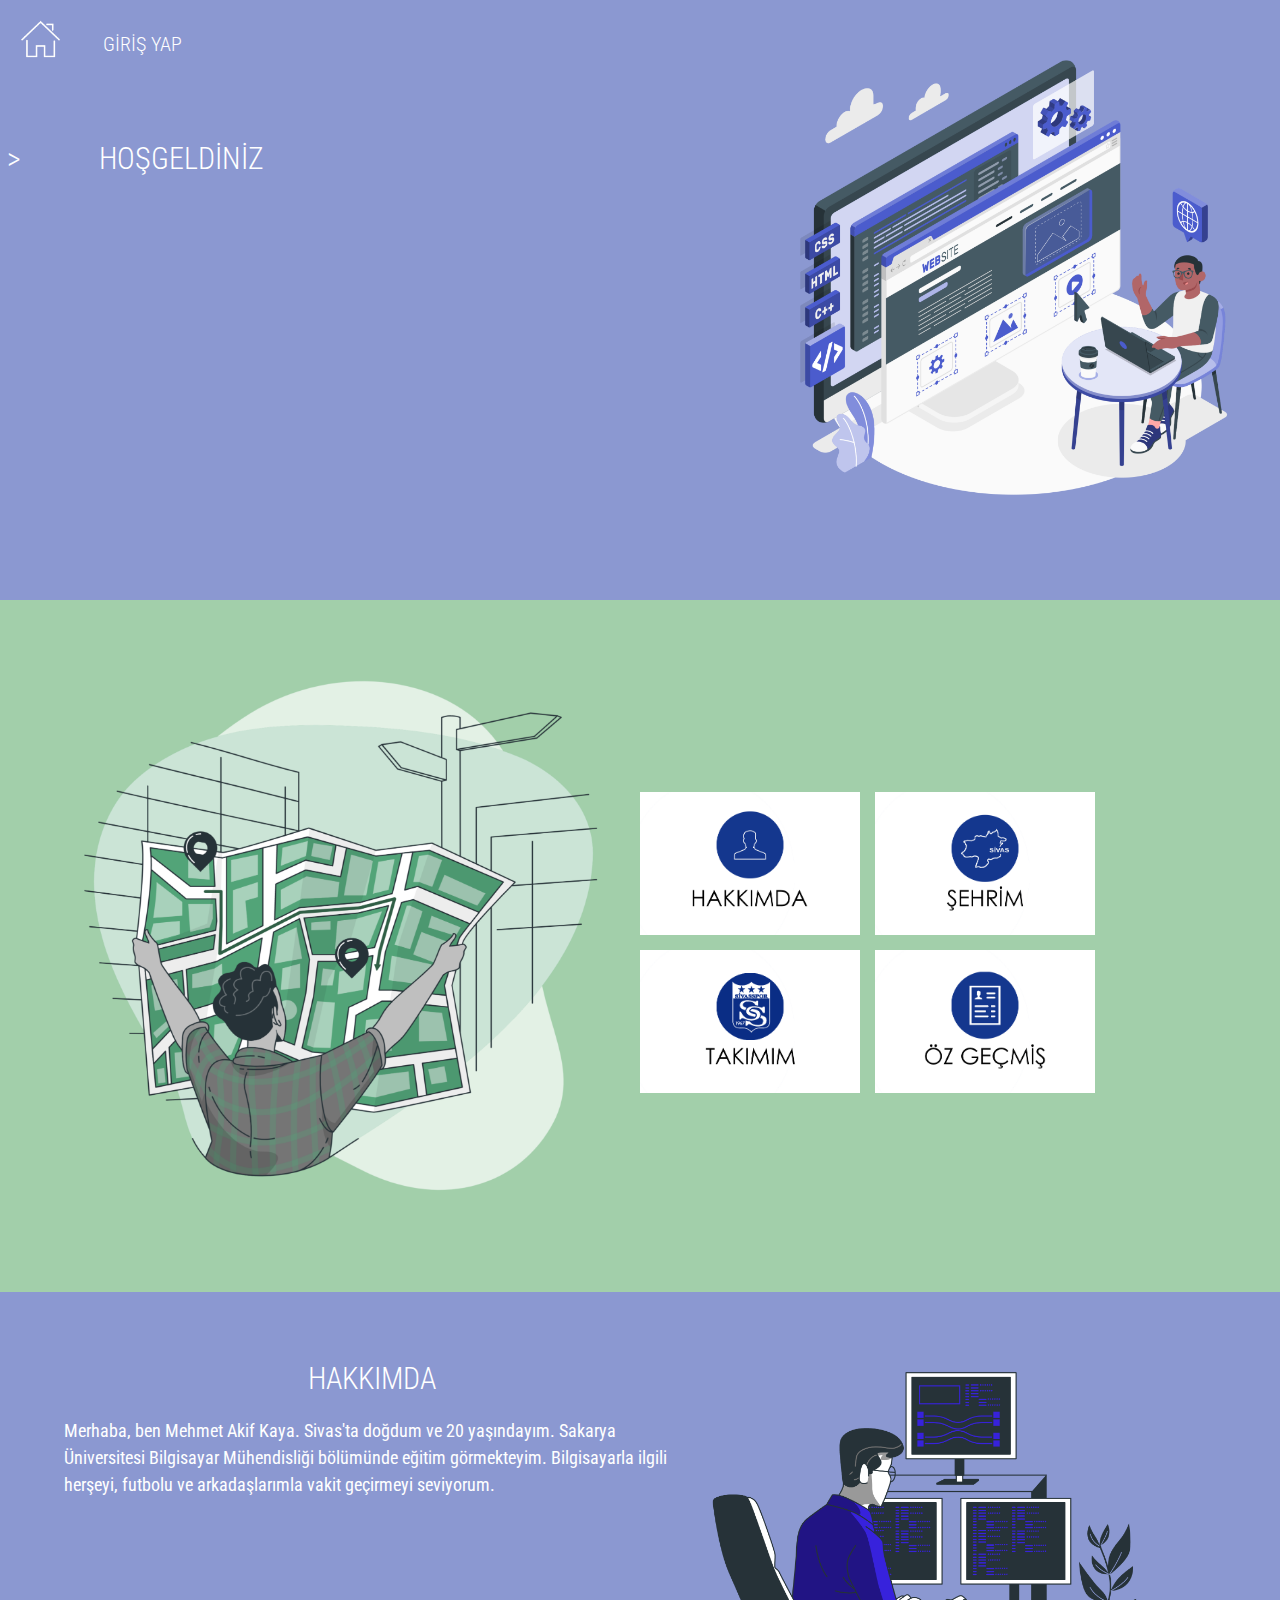
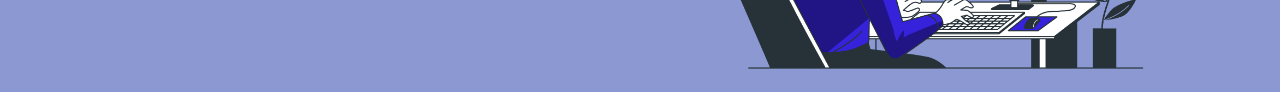
==== index.html @ 6b2fe703 "Ana sayfa ve login sayfası" ====
<!DOCTYPE html>
<html>
<head>
<title>ANA SAYFA</title>
<meta charset="UTF-8">

<meta name ="viewport" content ="width=device width , initial scale=1">
<link rel="stylesheet" href="bootstrap-5.0.0-beta3-dist/css/bootstrap.min.css">
<link rel="stylesheet" href="stilim.css">
<link rel="preconnect" href="https://fonts.gstatic.com">
<link href="https://fonts.googleapis.com/css2?family=Roboto+Condensed:wght@300;400&display=swap" rel="stylesheet">


</head>
<body style="overflow-x: hidden;">

    <div class="container-fluid, giris" style="height: 600px; background-color: rgb(139, 152, 209);">

        <div class="row">
            
            <div class="col-8" style="position: absolute; ">

                <img src="photo/anaSayfaSimge.png" style="float: left; margin: 2%; width: 45px;">

                <a href="login.html" style="font-family: 'Roboto Condensed', sans-serif; font-weight: 300; margin-top: 3.5%; margin-left: 3%; float: left; text-decoration: none; font-size: 20px; color: white;">GİRİŞ YAP</a>

                <div style="clear: both;"></div>

                <p class="baslik" style=" font-weight: 300; margin-top: 7%; position: relative">
                &nbsp;>&emsp;&emsp;&emsp;HOŞGELDİNİZ
                </p>

            </div>
            
            
            <img class="img-fluid"  src="photo/menu1.png" style="width: 100%;">

        </div>
    </div>


    
    <div class="container-fluid , menu2">
        
        <div class="row" style="background-color: rgb(162, 207, 170); background-position: 80px 78px; background-image: url(photo/menu2.png); background-size: 60%; background-repeat: no-repeat;">

            <div class="col-md-12" style="padding-left: 50%; padding-top: 15%; ">

                    <a href="#hakkinda" style="float: left;"><img src="photo/hakkimdaResim.png" style="width: 100%;"></a>
                    <a href="sehrim.html" style="float: left;"><img src="photo/sehrimResim.png" style="width:100%;"></a>
                    <div style="clear: both;"></div>
                    <a href="takimimiz.html" style="float: left;"><img src="photo/takimimResim.png" style="width:100%;"></a>
                    <a href="ozgecmis.html" style="float: left;"><img src="photo/ozgecmisResim.png" style="width:100%;"></a>
                    
            </div>
            <p>
                <br><br><br><br><br><br><br>
            </p>
            
        </div>
            
    </div>
    
    <div class="container-fluid" style=" background-color: rgb(139, 152, 209); height: 400px; margin: 0px; padding: 0px;">

        <div class="row" id="hakkinda">
           
            <div class="col-6" style=" position: absolute; z-index: 2; margin-left: 5%; margin-top: 5%;" >
                <p class="baslik" style="font-weight: 300; text-align: center; position: relative;">HAKKIMDA <br></p>
                <p class="metin" style="font-weight: 400; font-family: 'Roboto Condensed', sans-serif; color: white; font-size: 18px;">Merhaba, ben Mehmet Akif Kaya. Sivas'ta doğdum ve 20 yaşındayım. 
                Sakarya Üniversitesi Bilgisayar Mühendisliği bölümünde eğitim görmekteyim.
                Bilgisayarla ilgili herşeyi, futbolu ve arkadaşlarımla vakit geçirmeyi seviyorum.
                </p>
            </div>

            <img class="img-fluid" src="photo/bro.png" style="background-color: rgb(139, 152, 209); margin-top: 5%; width: 100%; position: relative; z-index: 1;">
            
        </div>

    </div>

</body>
</html>
---- stilim.css ----
.giris{
    padding: 0;
    margin: 0;
}
.baslik{
    font-size: 30px;
    color: rgb(255, 255, 255);
    position: absolute;
    font-family: 'Roboto Condensed', sans-serif;
}

.formEleman input{
    width: 100%;
    height: 35px;
    margin-bottom: 15px;
    color: #1a1a1a;
    border-radius: 4px;
}

.formEleman p{
    font-family: 'Open Sans', sans-serif;
    font-weight: 300;
    color: rgb(255, 255, 255);
    font-size: 15px;
    margin-bottom: 2px;
    text-align:left;
}

.buton input{
    background-color: #2d56b3;
    margin-top: 20px;
    width: 60%;
    height: 50px;
    min-width: 100px;
    font-size: 17px;
    color: white;
    font-family: 'Open Sans', sans-serif;
    border-radius: 8px;
}

.menu2 a{
    width: 35%;
    margin-right: 15px;
    margin-bottom: 15px;
    background-repeat: no-repeat;
}

ul{
    list-style-type: none;
}
li{
    float: left;
    padding: 30px 50px;
}

li a{
    text-decoration: none;
    color: #05194c; 
}

li a:hover{
    color: rgb(131, 126, 126);
}
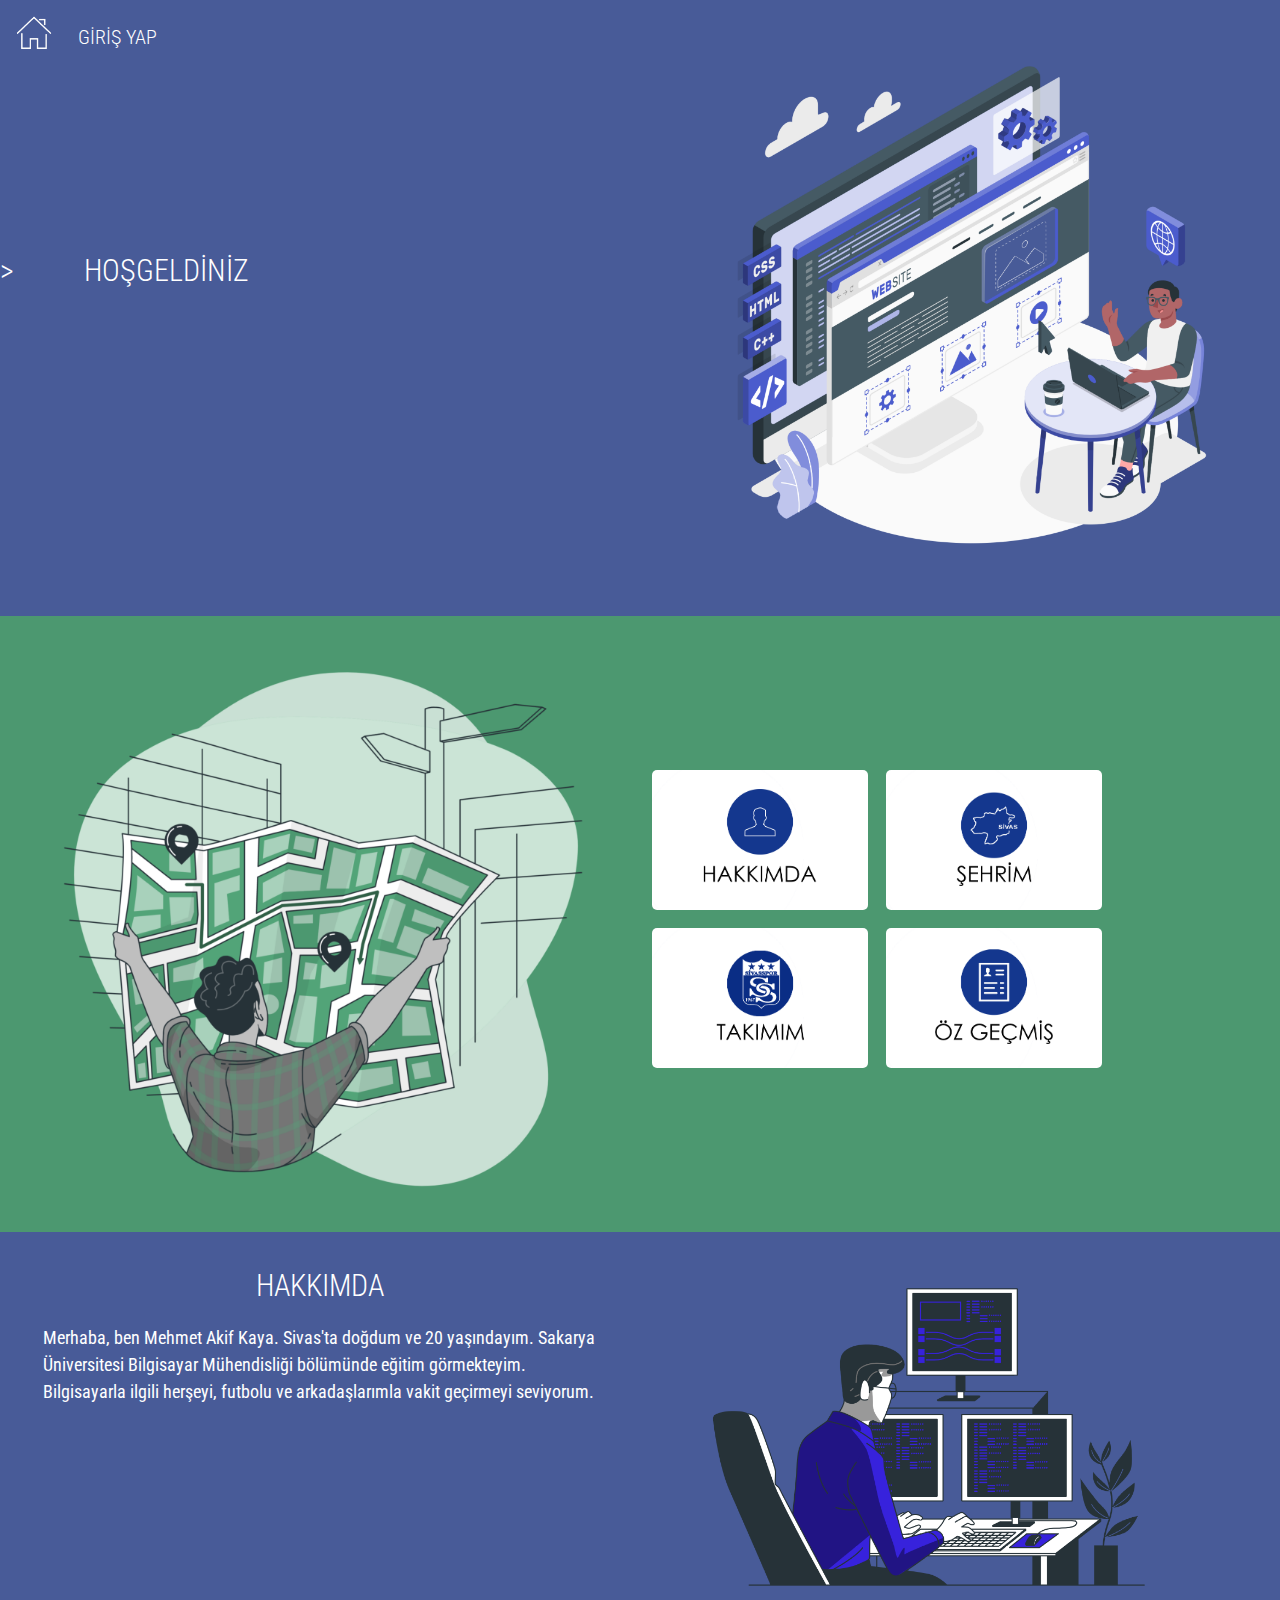
==== commit ef1d924e: "commit 2" ====
--- a/index.html
+++ b/index.html
@@ -1,80 +1,106 @@
 <!DOCTYPE html>
 <html>
 <head>
-<title>ANA SAYFA</title>
+
+<title>Ana Sayfa</title>
 <meta charset="UTF-8">
 
-<meta name ="viewport" content ="width=device width , initial scale=1">
+<meta name = "viewport" content ="width=device-width , initial scale=1">
 <link rel="stylesheet" href="bootstrap-5.0.0-beta3-dist/css/bootstrap.min.css">
 <link rel="stylesheet" href="stilim.css">
 <link rel="preconnect" href="https://fonts.gstatic.com">
 <link href="https://fonts.googleapis.com/css2?family=Roboto+Condensed:wght@300;400&display=swap" rel="stylesheet">
 
+</head>
+<body>
 
-</head>
-<body style="overflow-x: hidden;">
-
-    <div class="container-fluid, giris" style="height: 600px; background-color: rgb(139, 152, 209);">
+    <div class="container-fluid kontey anaBolum1 ">
 
         <div class="row">
-            
-            <div class="col-8" style="position: absolute; ">
 
-                <img src="photo/anaSayfaSimge.png" style="float: left; margin: 2%; width: 45px;">
-
-                <a href="login.html" style="font-family: 'Roboto Condensed', sans-serif; font-weight: 300; margin-top: 3.5%; margin-left: 3%; float: left; text-decoration: none; font-size: 20px; color: white;">GİRİŞ YAP</a>
+            <div class="col-6" style="padding-left: 0px;">
+                
+                <div style="width: 100%; height: 25%;">
+                    
+                    <a href="index.html"><img src="photo/ana_sayfa/anaSayfaSimge.png" style=" float: left; margin: 2%; width: 6%; min-width: 40px;"></a>
+                    <a href="login.php" style="float: left; margin: 3.5% 2%;">GİRİŞ YAP</a>
+                    
+                </div>
 
                 <div style="clear: both;"></div>
 
-                <p class="baslik" style=" font-weight: 300; margin-top: 7%; position: relative">
-                &nbsp;>&emsp;&emsp;&emsp;HOŞGELDİNİZ
-                </p>
+                <div class="baslik" style="margin-top: 15%;">
+                    <span>
+                        >
+                    </span>
+
+                    <span style="margin-left: 10%;">
+                        HOŞGELDİNİZ
+                    </span>
+                </div>
 
             </div>
-            
-            
-            <img class="img-fluid"  src="photo/menu1.png" style="width: 100%;">
+
+            <div class="col-6">
+                <img src="photo/ana_sayfa/menu1.png" style="width: 100%;">
+            </div>
 
         </div>
+
     </div>
 
 
-    
-    <div class="container-fluid , menu2">
+    <div class="container-fluid kontey anaBolum2">
         
-        <div class="row" style="background-color: rgb(162, 207, 170); background-position: 80px 78px; background-image: url(photo/menu2.png); background-size: 60%; background-repeat: no-repeat;">
+        <div class="row">
 
-            <div class="col-md-12" style="padding-left: 50%; padding-top: 15%; ">
+            <div class="col-6">
 
-                    <a href="#hakkinda" style="float: left;"><img src="photo/hakkimdaResim.png" style="width: 100%;"></a>
-                    <a href="sehrim.html" style="float: left;"><img src="photo/sehrimResim.png" style="width:100%;"></a>
-                    <div style="clear: both;"></div>
-                    <a href="takimimiz.html" style="float: left;"><img src="photo/takimimResim.png" style="width:100%;"></a>
-                    <a href="ozgecmis.html" style="float: left;"><img src="photo/ozgecmisResim.png" style="width:100%;"></a>
-                    
+                <img src="photo/ana_sayfa/menu2.png" style="width: 100%;">
+
             </div>
-            <p>
-                <br><br><br><br><br><br><br>
-            </p>
-            
+
+            <div class="col-6" style="padding-top: 12%;">
+
+                <a href="#hakkinda"><img src="photo/ana_sayfa/hakkimdaResim.png"></a>
+                <a href="sehrim.html"><img src="photo/ana_sayfa/sehrimResim.png"></a>
+
+                <div style="clear: both;"></div>
+
+                <a href="takimimiz.html"><img src="photo/ana_sayfa/takimimResim.png"></a>
+                <a href="ozgecmis.html"><img src="photo/ana_sayfa/ozgecmisResim.png"></a>
+
+            </div>
+
         </div>
-            
+
     </div>
-    
-    <div class="container-fluid" style=" background-color: rgb(139, 152, 209); height: 400px; margin: 0px; padding: 0px;">
 
+
+    <div class="container-fluid kontey anaBolum3" >
+        
         <div class="row" id="hakkinda">
-           
-            <div class="col-6" style=" position: absolute; z-index: 2; margin-left: 5%; margin-top: 5%;" >
-                <p class="baslik" style="font-weight: 300; text-align: center; position: relative;">HAKKIMDA <br></p>
-                <p class="metin" style="font-weight: 400; font-family: 'Roboto Condensed', sans-serif; color: white; font-size: 18px;">Merhaba, ben Mehmet Akif Kaya. Sivas'ta doğdum ve 20 yaşındayım. 
+
+            <div class="col-6">
+
+                <div style="margin: 5% 5%;">
+
+                <p class="baslik" style="text-align: center; ">HAKKIMDA</p>
+
+                <p class="metin">Merhaba, ben Mehmet Akif Kaya. Sivas'ta doğdum ve 20 yaşındayım. 
                 Sakarya Üniversitesi Bilgisayar Mühendisliği bölümünde eğitim görmekteyim.
                 Bilgisayarla ilgili herşeyi, futbolu ve arkadaşlarımla vakit geçirmeyi seviyorum.
-                </p>
+                
+                </div>
+
             </div>
 
-            <img class="img-fluid" src="photo/bro.png" style="background-color: rgb(139, 152, 209); margin-top: 5%; width: 100%; position: relative; z-index: 1;">
-            
+            <div class="col-6">
+
+                <img src="photo/ana_sayfa/bro.png" style="margin: 5% 5%; width: 80%;">
+
+            </div>
+
         </div>
 
     </div>
--- a/stilim.css
+++ b/stilim.css
@@ -1,15 +1,81 @@
-.giris{
-    padding: 0;
-    margin: 0;
+body{
+    overflow-x: hidden;
+    font-family:'Roboto Condensed', sans-serif;
 }
+
+a{
+    font-weight: 300;
+    text-decoration: none;
+    font-size: 20px; 
+    color: white;
+}
+
+a:hover{
+    color: rgb(194, 189, 189);
+}
+
+.kontey{
+    height: auto;
+}
+
+.anaBolum1{
+    background-color: #485b98;
+}
+
+.anaBolum2{
+    background-color: #4c9870;
+}
+
+.anaBolum2 a{
+    width: 35%;
+    margin-right: 3%;
+    margin-bottom: 3%;
+    background-repeat: no-repeat;
+    float: left;
+}
+
+.anaBolum2 a img{
+    width: 100%;
+    border-radius: 5px;
+}
+
+.anaBolum3{
+    background-color: #485b98;
+}
+
 .baslik{
     font-size: 30px;
     color: rgb(255, 255, 255);
-    position: absolute;
-    font-family: 'Roboto Condensed', sans-serif;
+    font-weight: 300;
 }
 
-.formEleman input{
+.metin{
+    font-size: 18px;
+    color: rgb(255, 255, 255);
+    font-weight: 400;
+}
+
+.girisYap .sol{
+    background-color: #263238;
+    text-align: center;
+}
+
+#girisYapBaslik{
+    font-size: 35px;
+    font-weight: 400;
+}
+
+.girisYap .sag{
+    text-align: center;
+}
+
+.girisYap form p{
+    font-weight: 300;
+    margin-bottom: 2px;
+    text-align:left;
+}
+
+.girisYap .textBox input{
     width: 100%;
     height: 35px;
     margin-bottom: 15px;
@@ -17,16 +83,7 @@
     border-radius: 4px;
 }
 
-.formEleman p{
-    font-family: 'Open Sans', sans-serif;
-    font-weight: 300;
-    color: rgb(255, 255, 255);
-    font-size: 15px;
-    margin-bottom: 2px;
-    text-align:left;
-}
-
-.buton input{
+.girisYap .buton input{
     background-color: #2d56b3;
     margin-top: 20px;
     width: 60%;
@@ -34,30 +91,6 @@
     min-width: 100px;
     font-size: 17px;
     color: white;
-    font-family: 'Open Sans', sans-serif;
-    border-radius: 8px;
+    border-radius: 4px;
 }
 
-.menu2 a{
-    width: 35%;
-    margin-right: 15px;
-    margin-bottom: 15px;
-    background-repeat: no-repeat;
-}
-
-ul{
-    list-style-type: none;
-}
-li{
-    float: left;
-    padding: 30px 50px;
-}
-
-li a{
-    text-decoration: none;
-    color: #05194c; 
-}
-
-li a:hover{
-    color: rgb(131, 126, 126);
-}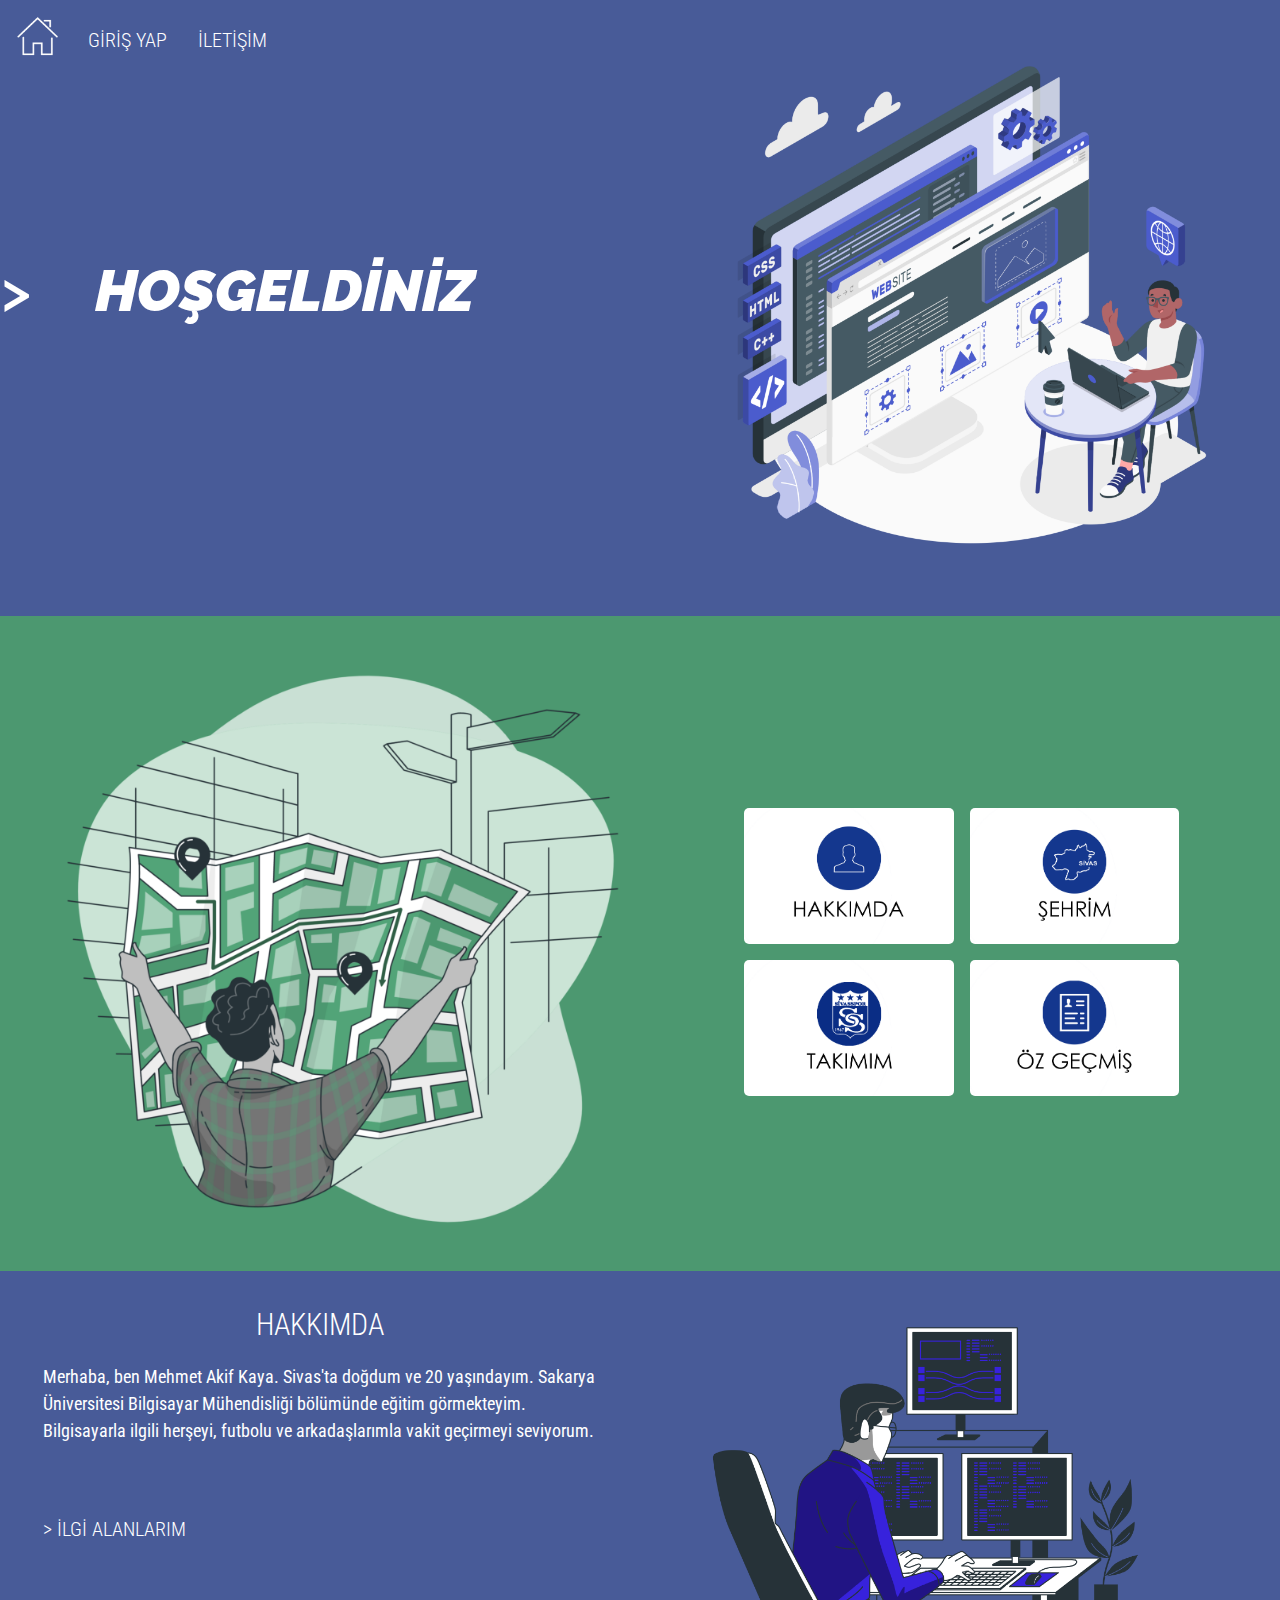
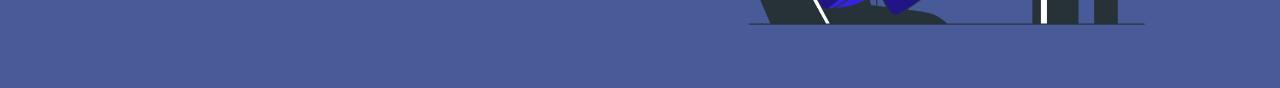
==== commit e93023f2: "commit 4" ====
--- a/index.html
+++ b/index.html
@@ -2,14 +2,17 @@
 <html>
 <head>
 
-<title>Ana Sayfa</title>
-<meta charset="UTF-8">
+    <title>Ana Sayfa</title>
+    <meta charset="UTF-8">
 
-<meta name = "viewport" content ="width=device-width , initial scale=1">
-<link rel="stylesheet" href="bootstrap-5.0.0-beta3-dist/css/bootstrap.min.css">
-<link rel="stylesheet" href="stilim.css">
-<link rel="preconnect" href="https://fonts.gstatic.com">
-<link href="https://fonts.googleapis.com/css2?family=Roboto+Condensed:wght@300;400&display=swap" rel="stylesheet">
+    <meta name = "viewport" content ="width=device-width , initial scale=1">
+    <link rel="stylesheet" href="bootstrap-5.0.0-beta3-dist/css/bootstrap.min.css">
+    <link rel="stylesheet" href="stilim.css">
+    <link rel="preconnect" href="https://fonts.gstatic.com">
+    <link href="https://fonts.googleapis.com/css2?family=Roboto+Condensed:wght@300;400&display=swap" rel="stylesheet">
+
+    <link rel="preconnect" href="https://fonts.gstatic.com">
+    <link href="https://fonts.googleapis.com/css2?family=Raleway:ital,wght@1,570;1,900&display=swap" rel="stylesheet">
 
 </head>
 <body>
@@ -18,30 +21,31 @@
 
         <div class="row">
 
-            <div class="col-6" style="padding-left: 0px;">
+            <div class="col-12 col-sm-6" style="padding-left: 0px;">
                 
                 <div style="width: 100%; height: 25%;">
                     
-                    <a href="index.html"><img src="photo/ana_sayfa/anaSayfaSimge.png" style=" float: left; margin: 2%; width: 6%; min-width: 40px;"></a>
-                    <a href="login.php" style="float: left; margin: 3.5% 2%;">GİRİŞ YAP</a>
+                    <a href="index.html"><img src="photo/ana_sayfa/anaSayfaSimge.png" style=" float:left; margin: 2%; width: 7.5%; min-width: 40px;"></a>
+                    <a href="login.php" style="float: left; margin: 4% 2.5%;">GİRİŞ YAP</a>
+                    <a href="iletisim.html" style="float: left; margin: 4% 2.5%;">İLETİŞİM</a>
                     
                 </div>
 
                 <div style="clear: both;"></div>
 
-                <div class="baslik" style="margin-top: 15%;">
-                    <span>
+                <div class="baslik" id="hosgeldiniz">
+                    <span style="font-weight: 570; float: left;">
                         >
                     </span>
 
-                    <span style="margin-left: 10%;">
+                    <span style="margin-left: 10%; font-weight: 900; float: left; ">
                         HOŞGELDİNİZ
                     </span>
                 </div>
 
             </div>
 
-            <div class="col-6">
+            <div class="col-12 col-sm-6">
                 <img src="photo/ana_sayfa/menu1.png" style="width: 100%;">
             </div>
 
@@ -54,14 +58,15 @@
         
         <div class="row">
 
-            <div class="col-6">
+            <div class="col-12 col-sm-6">
 
                 <img src="photo/ana_sayfa/menu2.png" style="width: 100%;">
 
             </div>
 
-            <div class="col-6" style="padding-top: 12%;">
+            <div class="col-12 col-sm-6" style="margin-bottom: 10%; padding-top: 15%;">
 
+                <div style="margin-left: 15%;">
                 <a href="#hakkinda"><img src="photo/ana_sayfa/hakkimdaResim.png"></a>
                 <a href="sehrim.html"><img src="photo/ana_sayfa/sehrimResim.png"></a>
 
@@ -70,6 +75,8 @@
                 <a href="takimimiz.html"><img src="photo/ana_sayfa/takimimResim.png"></a>
                 <a href="ozgecmis.html"><img src="photo/ana_sayfa/ozgecmisResim.png"></a>
 
+                </div>
+                
             </div>
 
         </div>
@@ -81,21 +88,23 @@
         
         <div class="row" id="hakkinda">
 
-            <div class="col-6">
+            <div class="col-12 col-sm-6">
 
                 <div style="margin: 5% 5%;">
 
-                <p class="baslik" style="text-align: center; ">HAKKIMDA</p>
+                <p class="baslik">HAKKIMDA</p>
 
                 <p class="metin">Merhaba, ben Mehmet Akif Kaya. Sivas'ta doğdum ve 20 yaşındayım. 
                 Sakarya Üniversitesi Bilgisayar Mühendisliği bölümünde eğitim görmekteyim.
-                Bilgisayarla ilgili herşeyi, futbolu ve arkadaşlarımla vakit geçirmeyi seviyorum.
-                
+                Bilgisayarla ilgili herşeyi, futbolu ve arkadaşlarımla vakit geçirmeyi seviyorum. <br><br><br>
+                </p>
+
+                <a href="iletisim.html">> İLGİ ALANLARIM</a>
                 </div>
 
             </div>
 
-            <div class="col-6">
+            <div class="col-12 col-sm-6">
 
                 <img src="photo/ana_sayfa/bro.png" style="margin: 5% 5%; width: 80%;">
 
--- a/stilim.css
+++ b/stilim.css
@@ -22,12 +22,29 @@
     background-color: #485b98;
 }
 
+#hosgeldiniz{
+    font-family: 'Raleway', sans-serif; 
+    font-size: 4.5vw;
+    color: rgb(255, 255, 255);
+    font-style: italic;
+    margin-top: 15%;
+    margin-bottom: 10%;
+}
+
+#hosgeldiniz span{
+    float: left;
+}
+
+#giris{
+    font-size: 20px;
+}
+
 .anaBolum2{
     background-color: #4c9870;
 }
 
 .anaBolum2 a{
-    width: 35%;
+    width: 40%;
     margin-right: 3%;
     margin-bottom: 3%;
     background-repeat: no-repeat;
@@ -47,9 +64,16 @@
     font-size: 30px;
     color: rgb(255, 255, 255);
     font-weight: 300;
+    text-align: center;
 }
 
 .metin{
+    font-size: 18px;
+    color: rgb(255, 255, 255);
+    font-weight: 400;
+}
+
+.loginMetin{
     font-size: 18px;
     color: rgb(255, 255, 255);
     font-weight: 400;
@@ -94,3 +118,83 @@
     border-radius: 4px;
 }
 
+.menu1{
+    text-align:center;
+    background-color: #c6d0d4;
+    padding: 5px;
+}
+
+#menu1Baslik{
+    font-weight: 900; 
+    font-family: 'Raleway', sans-serif; 
+    font-size: 4.5vw;
+    font-style: italic;
+    margin-top: 10%;
+}
+
+.menu1Nav{
+    float:left;
+}
+
+.menu1Nav img{
+    width: 6%;
+    min-width: 60px;
+}
+
+.takimMenu2{
+    height: auto;
+    background-color: #2c3f48;
+}
+
+.sehrimMenu2{
+    height: auto;
+    background-color: #2c3f48;
+}
+
+.menu2Foto{
+    padding: 2%;
+}
+
+.menu2Foto img{
+    width: 100%;
+}
+
+.sehrimMenu3{
+    height: auto;
+    background-color: #c6d0d4;
+}
+
+.sliderMetin{
+    position: absolute;
+    font-size: 3vw;
+    background-color: #263238;
+    opacity: 100%;
+    color: #ffffff;
+    font-weight: 900;
+    width: 100%;
+    text-align: center;
+    bottom: 15px;
+}
+
+figcaption{
+    font-size: 15px;
+    color: rgb(255, 255, 255);
+    font-weight: 400;
+}
+
+.cv{
+    height: 90vh;
+    margin: 10%;
+    padding: 8% 8%;
+    background-color: #e4e5e7;
+}
+
+#divCv p{
+    float:left;
+    
+}
+
+#solCv{
+    width: 100px;
+}
+
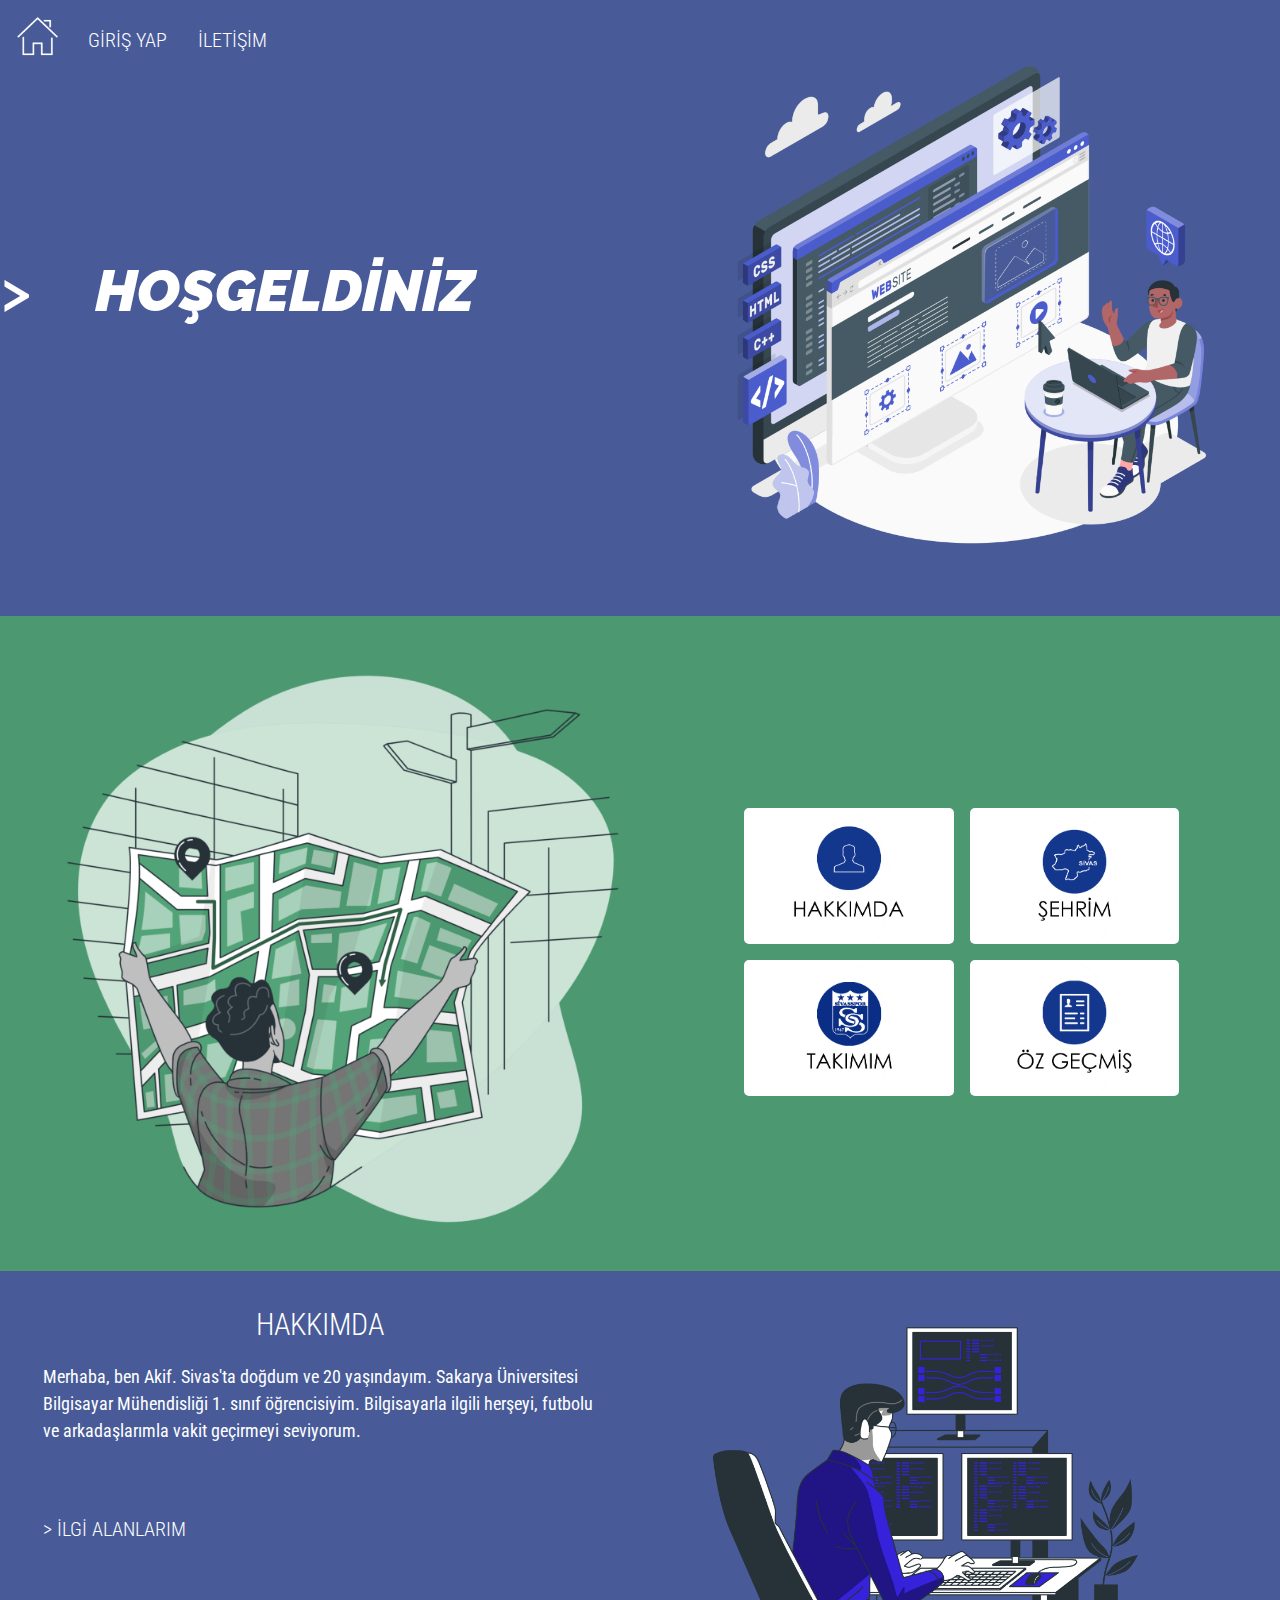
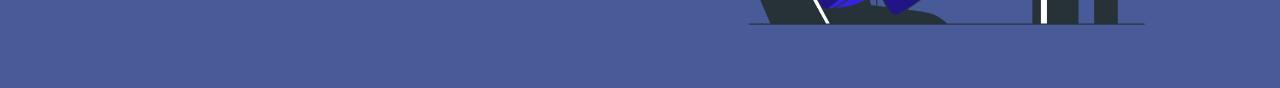
==== commit ec9d3e50: "commit 5" ====
--- a/index.html
+++ b/index.html
@@ -94,8 +94,8 @@
 
                 <p class="baslik">HAKKIMDA</p>
 
-                <p class="metin">Merhaba, ben Mehmet Akif Kaya. Sivas'ta doğdum ve 20 yaşındayım. 
-                Sakarya Üniversitesi Bilgisayar Mühendisliği bölümünde eğitim görmekteyim.
+                <p class="metin">Merhaba, ben Akif. Sivas'ta doğdum ve 20 yaşındayım. 
+                Sakarya Üniversitesi Bilgisayar Mühendisliği 1. sınıf öğrencisiyim.
                 Bilgisayarla ilgili herşeyi, futbolu ve arkadaşlarımla vakit geçirmeyi seviyorum. <br><br><br>
                 </p>
 
--- a/stilim.css
+++ b/stilim.css
@@ -198,3 +198,10 @@
     width: 100px;
 }
 
+.iletisimBox{
+    font-size: 17px; 
+    margin-bottom: 10px;
+}
+
+
+
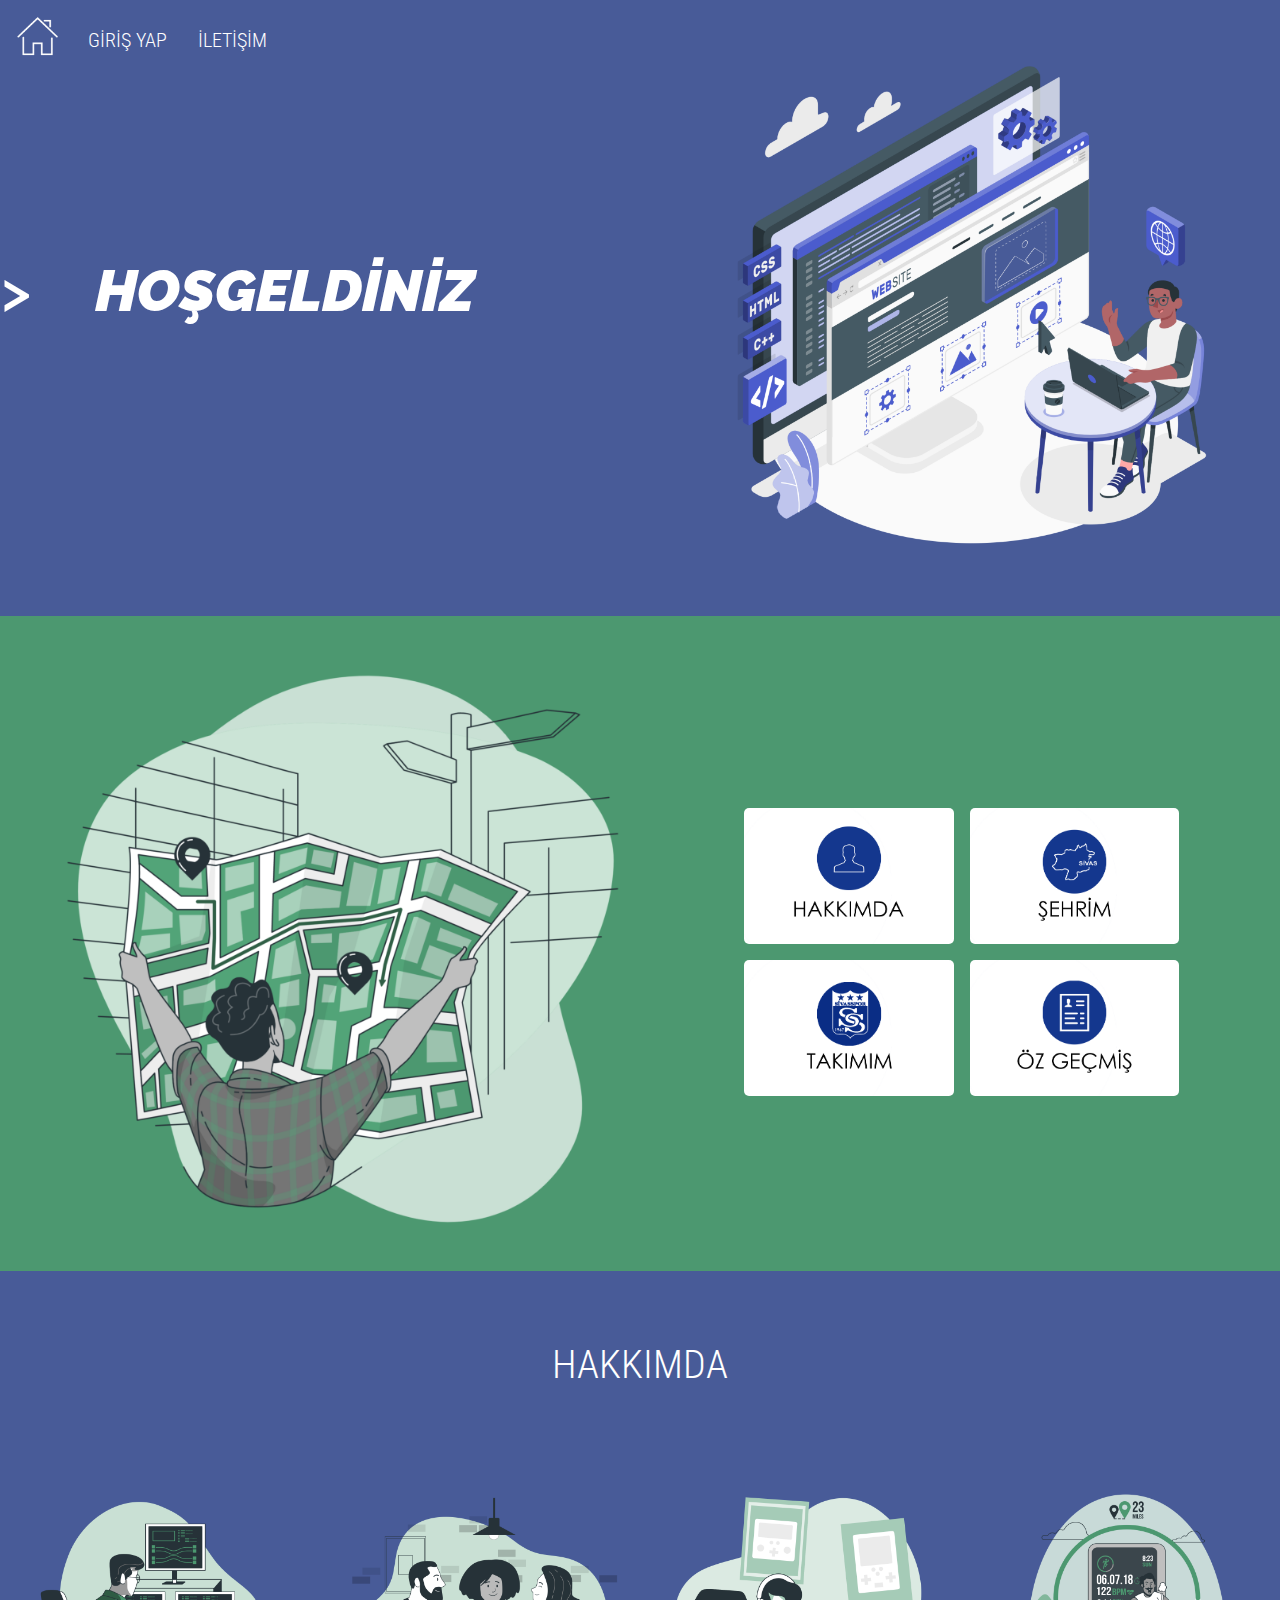
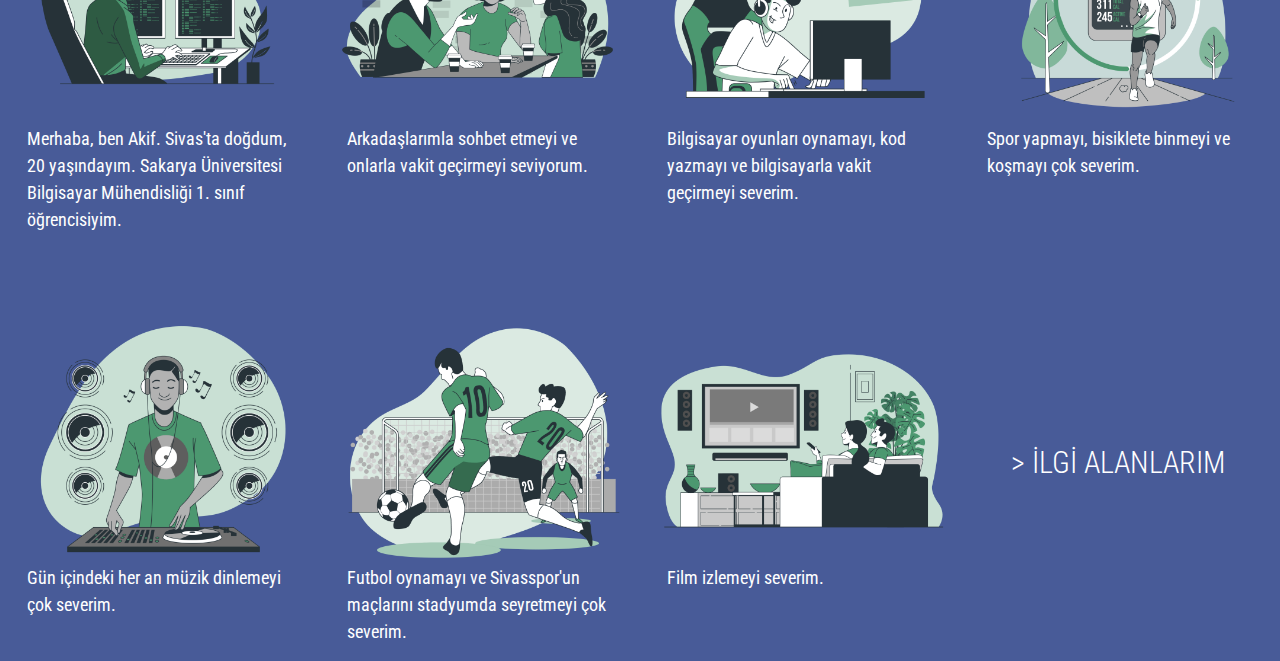
==== commit bb578787: "commit 6" ====
--- a/index.html
+++ b/index.html
@@ -27,7 +27,7 @@
                     
                     <a href="index.html"><img src="photo/ana_sayfa/anaSayfaSimge.png" style=" float:left; margin: 2%; width: 7.5%; min-width: 40px;"></a>
                     <a href="login.php" style="float: left; margin: 4% 2.5%;">GİRİŞ YAP</a>
-                    <a href="iletisim.html" style="float: left; margin: 4% 2.5%;">İLETİŞİM</a>
+                    <a href="iletisim.php" style="float: left; margin: 4% 2.5%;">İLETİŞİM</a>
                     
                 </div>
 
@@ -86,32 +86,51 @@
 
     <div class="container-fluid kontey anaBolum3" >
         
-        <div class="row" id="hakkinda">
+        <div class="row" id="hakkinda" >
 
-            <div class="col-12 col-sm-6">
-
-                <div style="margin: 5% 5%;">
-
+            <div class="col-12 hakkimdaSatir" style="text-align: center;">
                 <p class="baslik">HAKKIMDA</p>
-
-                <p class="metin">Merhaba, ben Akif. Sivas'ta doğdum ve 20 yaşındayım. 
-                Sakarya Üniversitesi Bilgisayar Mühendisliği 1. sınıf öğrencisiyim.
-                Bilgisayarla ilgili herşeyi, futbolu ve arkadaşlarımla vakit geçirmeyi seviyorum. <br><br><br>
-                </p>
-
-                <a href="iletisim.html">> İLGİ ALANLARIM</a>
-                </div>
-
-            </div>
-
-            <div class="col-12 col-sm-6">
-
-                <img src="photo/ana_sayfa/bro.png" style="margin: 5% 5%; width: 80%;">
-
             </div>
 
         </div>
 
+        <div class="row hakkimdaSatir">
+            <div class="col-12 col-sm-3">
+                <img src="photo/hakkimda/Programming-bro1.png">
+                <p class="metin hakkimdaMetin">Merhaba, ben Akif. Sivas'ta doğdum, 20 yaşındayım. 
+                    Sakarya Üniversitesi Bilgisayar Mühendisliği 1. sınıf öğrencisiyim.</p>
+            </div>
+            <div class="col-12 col-sm-3">
+                <img src="photo/hakkimda/Social interaction-bro1.png" >
+                <p class="metin hakkimdaMetin">Arkadaşlarımla sohbet etmeyi ve onlarla vakit geçirmeyi seviyorum.</p>
+            </div>
+            <div class="col-12 col-sm-3">
+                <img src="photo/hakkimda/Gaming-bro1.png">
+                <p class="metin hakkimdaMetin">Bilgisayar oyunları oynamayı, kod yazmayı ve bilgisayarla vakit geçirmeyi severim.</p>
+            </div>
+            <div class="col-12 col-sm-3">
+                <img src="photo/hakkimda/Fitness tracker-bro1.png">
+                <p class="metin hakkimdaMetin">Spor yapmayı, bisiklete binmeyi ve koşmayı çok severim.</p>
+            </div>
+        </div>
+
+        <div class="row hakkimdaSatir">
+            <div class="col-12 col-sm-3">
+                <img src="photo/hakkimda/Headphone-bro1.png">
+                <p class="metin hakkimdaMetin">Gün içindeki her an müzik dinlemeyi çok severim.</p>
+            </div>
+            <div class="col-12 col-sm-3">
+                <img src="photo/hakkimda/Soccer-bro1.png">
+                <p class="metin hakkimdaMetin">Futbol oynamayı ve Sivasspor'un maçlarını stadyumda seyretmeyi çok severim.</p>
+            </div>
+            <div class="col-12 col-sm-3">
+                <img src="photo/hakkimda/Home cinema-bro1.png">
+                <p class="metin hakkimdaMetin">Film izlemeyi severim.</p>
+            </div>
+            <div class="col-12 col-sm-3" style="padding: 10% 4%">
+                <a href="ilgiAlanlarim.html" id="ilgiAlanlarımLink">> İLGİ ALANLARIM</a>
+            </div>
+        </div>
     </div>
 
 </body>
--- a/stilim.css
+++ b/stilim.css
@@ -61,7 +61,7 @@
 }
 
 .baslik{
-    font-size: 30px;
+    font-size: 40px;
     color: rgb(255, 255, 255);
     font-weight: 300;
     text-align: center;
@@ -203,5 +203,19 @@
     margin-bottom: 10px;
 }
 
-
-
+.hakkimdaMetin{
+   margin-left: 5%;
+   margin-right: 5%;
+}
+
+.hakkimdaSatir{
+    margin-top: 5%;
+}
+
+.hakkimdaSatir img{
+    width: 100%;
+}
+
+#ilgiAlanlarımLink{
+    font-size: 30px;
+}
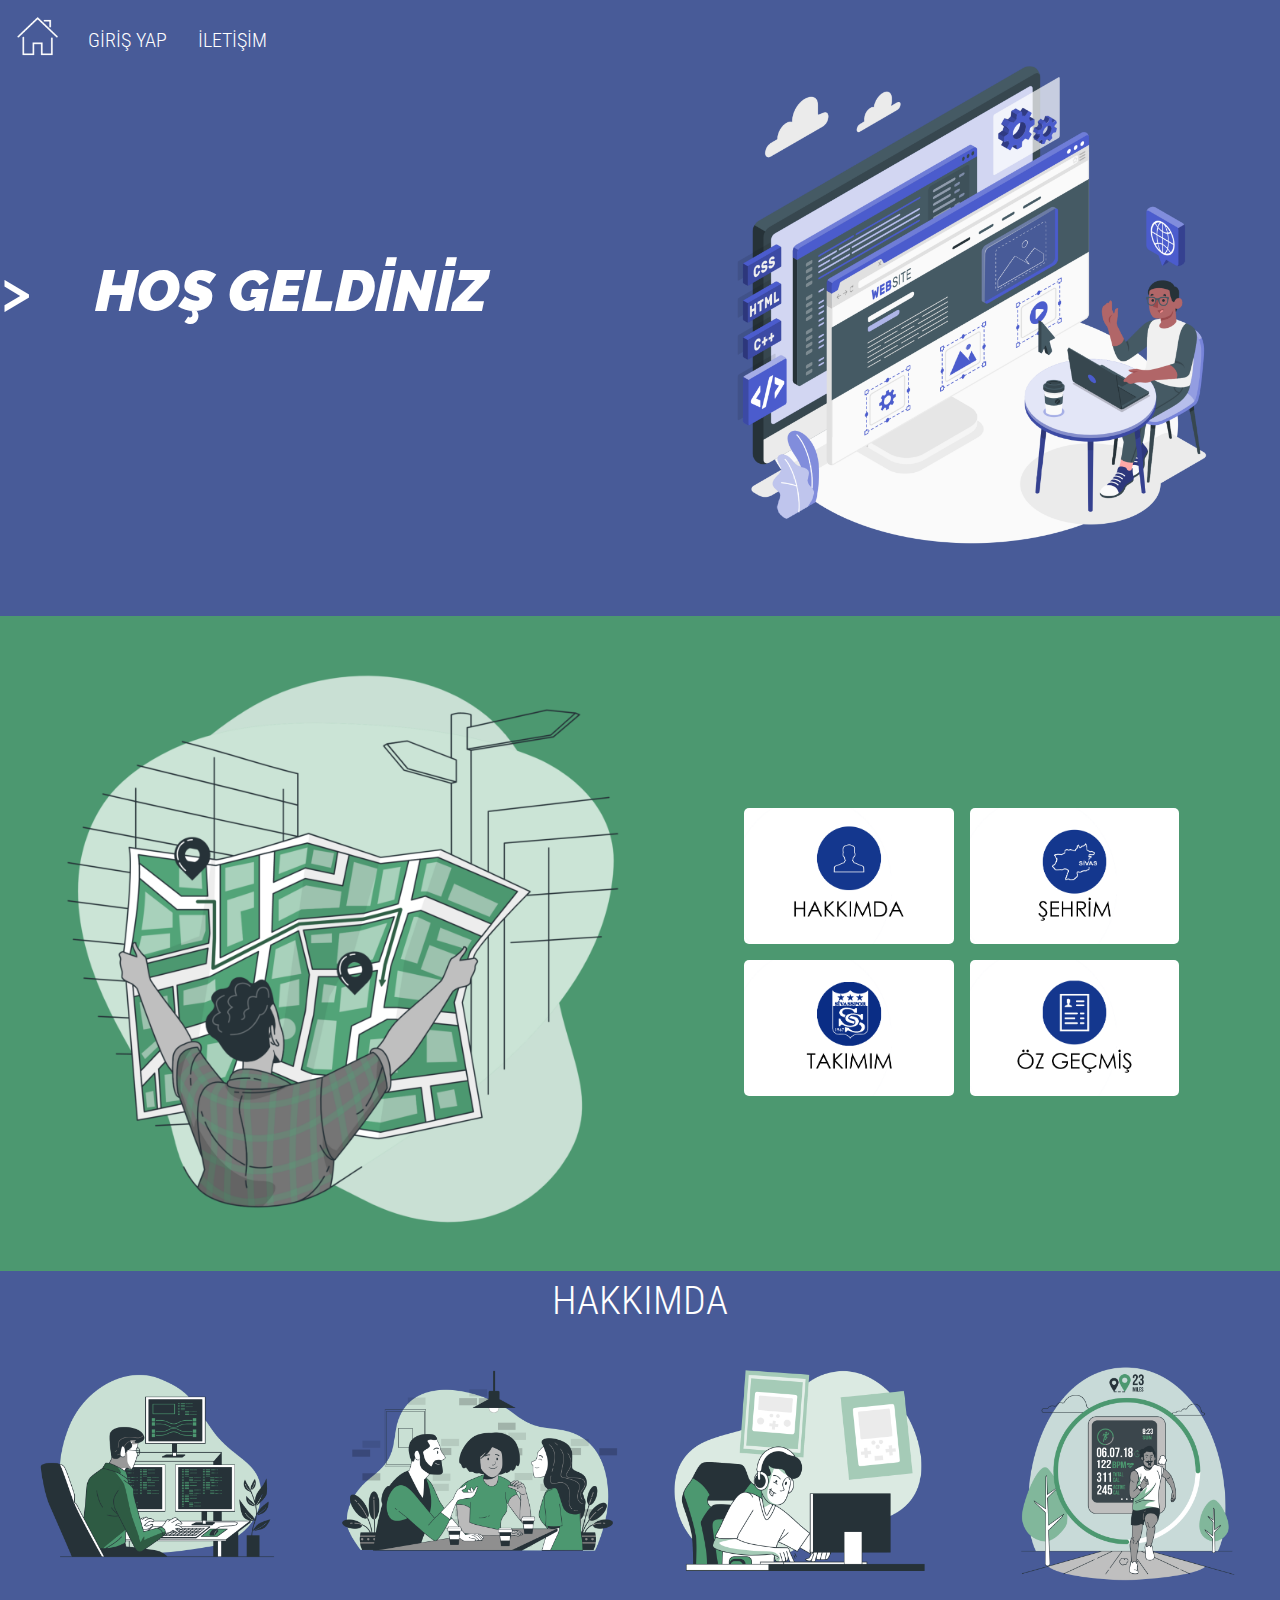
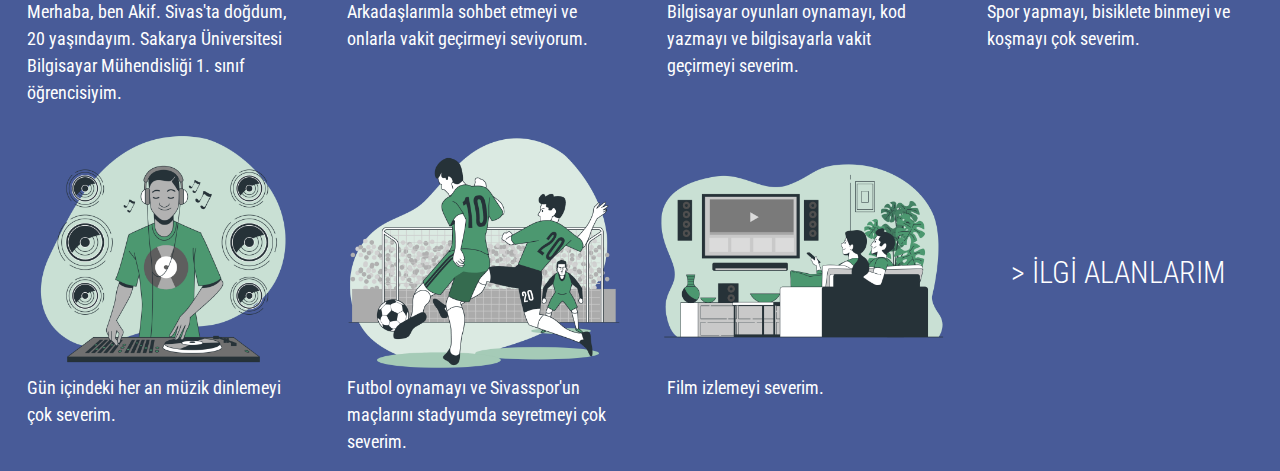
==== commit 6d4a2510: "commit 7" ====
--- a/index.html
+++ b/index.html
@@ -39,7 +39,7 @@
                     </span>
 
                     <span style="margin-left: 10%; font-weight: 900; float: left; ">
-                        HOŞGELDİNİZ
+                        HOŞ GELDİNİZ
                     </span>
                 </div>
 
@@ -94,37 +94,37 @@
 
         </div>
 
-        <div class="row hakkimdaSatir">
+        <div class="row ">
             <div class="col-12 col-sm-3">
-                <img src="photo/hakkimda/Programming-bro1.png">
+                <img src="photo/hakkimda/Programming-bro1.png" style="width: 100%;">
                 <p class="metin hakkimdaMetin">Merhaba, ben Akif. Sivas'ta doğdum, 20 yaşındayım. 
                     Sakarya Üniversitesi Bilgisayar Mühendisliği 1. sınıf öğrencisiyim.</p>
             </div>
             <div class="col-12 col-sm-3">
-                <img src="photo/hakkimda/Social interaction-bro1.png" >
+                <img src="photo/hakkimda/Social interaction-bro1.png" style="width: 100%;">
                 <p class="metin hakkimdaMetin">Arkadaşlarımla sohbet etmeyi ve onlarla vakit geçirmeyi seviyorum.</p>
             </div>
             <div class="col-12 col-sm-3">
-                <img src="photo/hakkimda/Gaming-bro1.png">
+                <img src="photo/hakkimda/Gaming-bro1.png" style="width: 100%;">
                 <p class="metin hakkimdaMetin">Bilgisayar oyunları oynamayı, kod yazmayı ve bilgisayarla vakit geçirmeyi severim.</p>
             </div>
             <div class="col-12 col-sm-3">
-                <img src="photo/hakkimda/Fitness tracker-bro1.png">
+                <img src="photo/hakkimda/Fitness tracker-bro1.png" style="width: 100%;">
                 <p class="metin hakkimdaMetin">Spor yapmayı, bisiklete binmeyi ve koşmayı çok severim.</p>
             </div>
         </div>
 
-        <div class="row hakkimdaSatir">
+        <div class="row">
             <div class="col-12 col-sm-3">
-                <img src="photo/hakkimda/Headphone-bro1.png">
+                <img src="photo/hakkimda/Headphone-bro1.png" style="width: 100%;">
                 <p class="metin hakkimdaMetin">Gün içindeki her an müzik dinlemeyi çok severim.</p>
             </div>
             <div class="col-12 col-sm-3">
-                <img src="photo/hakkimda/Soccer-bro1.png">
+                <img src="photo/hakkimda/Soccer-bro1.png" style="width: 100%;">
                 <p class="metin hakkimdaMetin">Futbol oynamayı ve Sivasspor'un maçlarını stadyumda seyretmeyi çok severim.</p>
             </div>
             <div class="col-12 col-sm-3">
-                <img src="photo/hakkimda/Home cinema-bro1.png">
+                <img src="photo/hakkimda/Home cinema-bro1.png" style="width: 100%;">
                 <p class="metin hakkimdaMetin">Film izlemeyi severim.</p>
             </div>
             <div class="col-12 col-sm-3" style="padding: 10% 4%">
--- a/stilim.css
+++ b/stilim.css
@@ -71,6 +71,19 @@
     font-size: 18px;
     color: rgb(255, 255, 255);
     font-weight: 400;
+}
+
+.film{
+    margin: 2%;
+    height:auto;
+    padding: 50px 20px;
+    background-color: #4b5162;
+    border-radius: 5px;
+}
+
+.filmFotolar{
+    min-width: 200px; 
+    float: left;
 }
 
 .loginMetin{
@@ -208,14 +221,9 @@
    margin-right: 5%;
 }
 
-.hakkimdaSatir{
-    margin-top: 5%;
-}
-
-.hakkimdaSatir img{
-    width: 100%;
-}
 
 #ilgiAlanlarımLink{
     font-size: 30px;
 }
+
+
